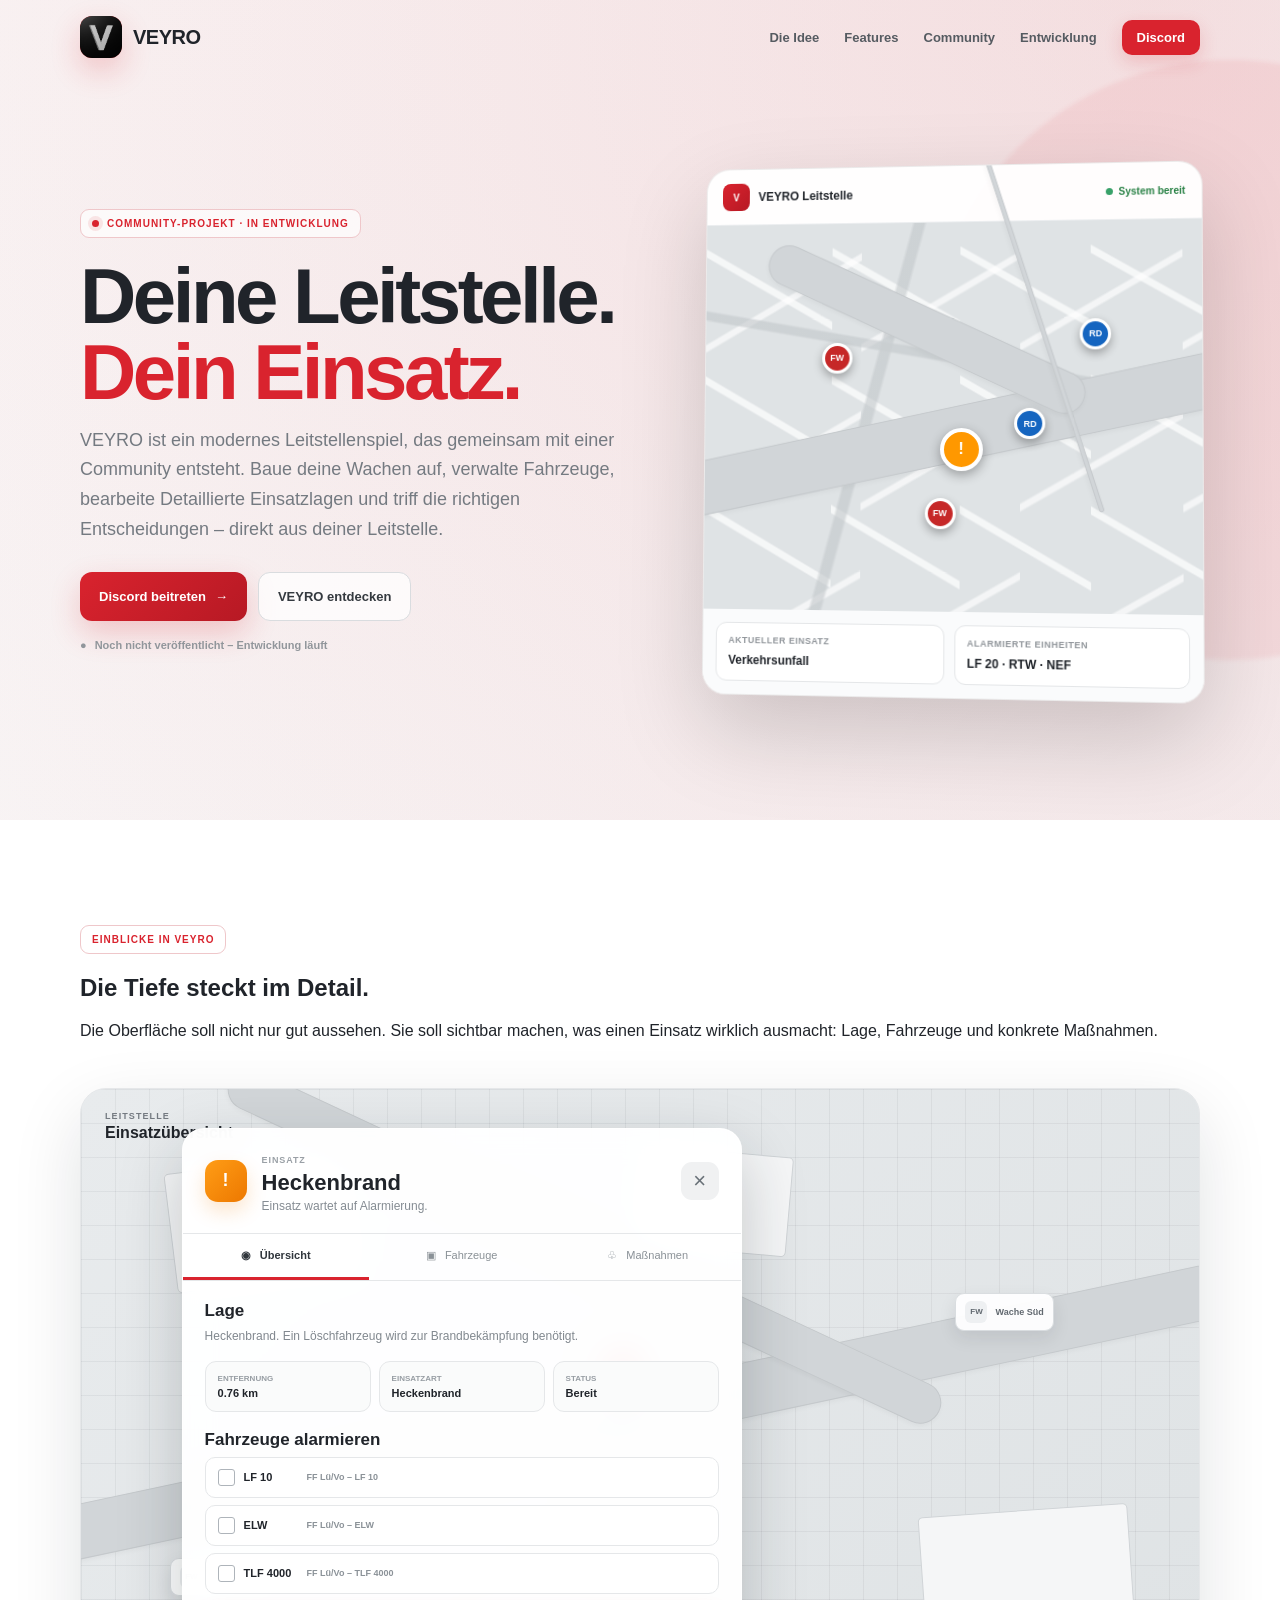
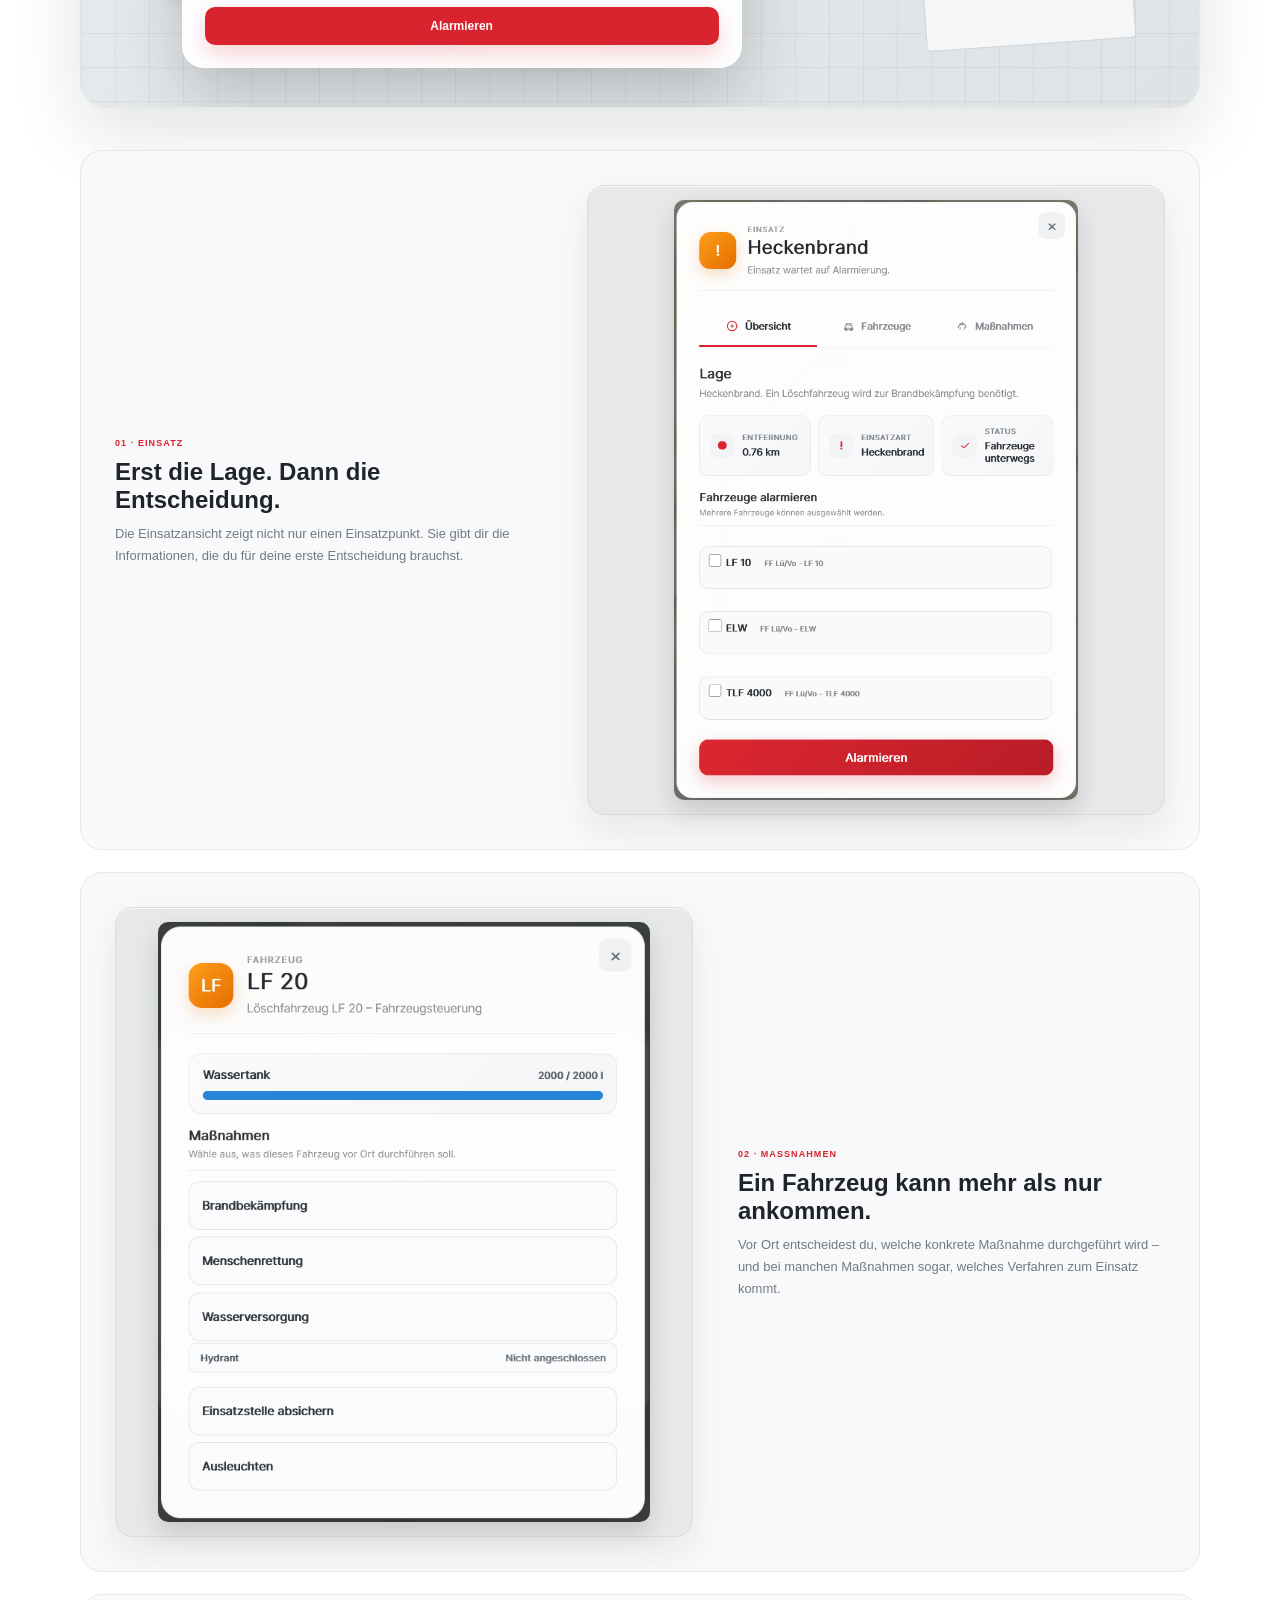
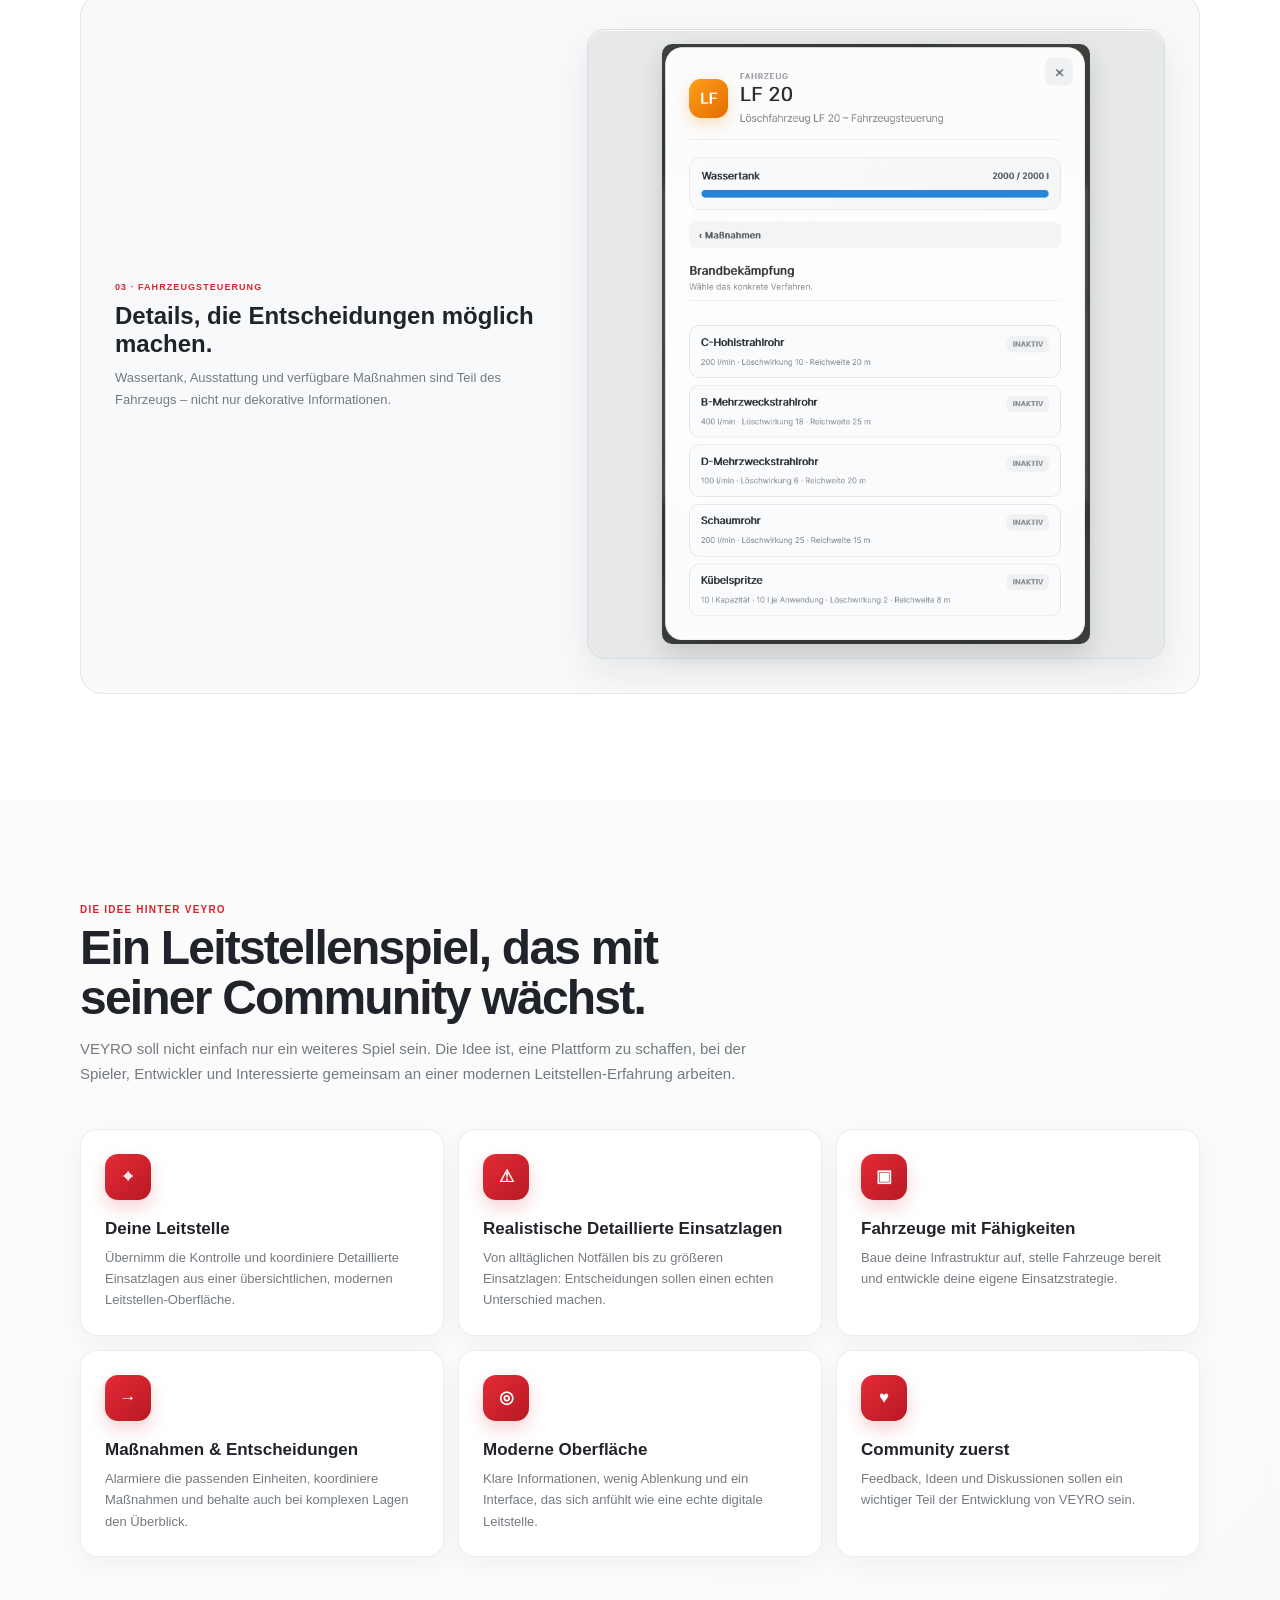
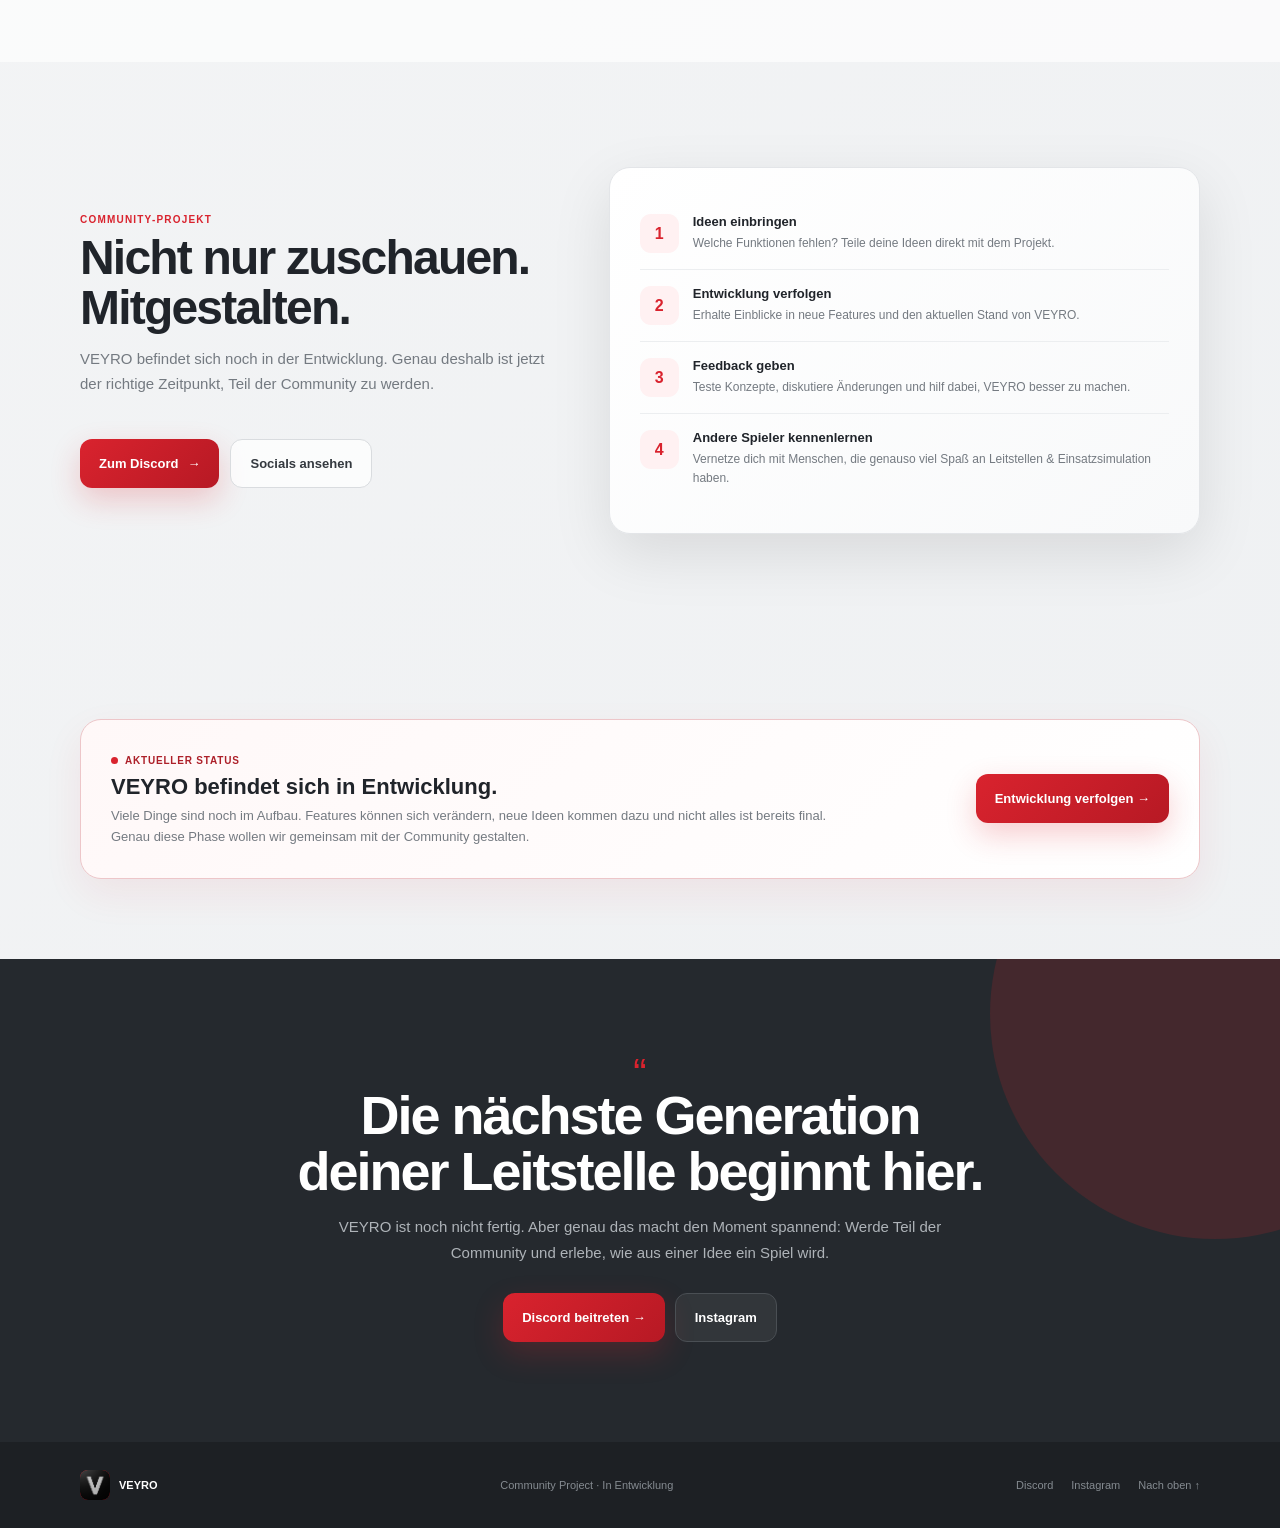
==== veyro_webseite.html @ d552e46c "Add files via upload" ====
<!DOCTYPE html>
<html lang="de">
<head>
    <meta charset="UTF-8">
    <meta name="viewport" content="width=device-width, initial-scale=1.0">
    <meta name="description" content="VEYRO – ein Community-Projekt rund um ein modernes Leitstellenspiel. Noch in Entwicklung. Werde Teil der Community.">
    <meta name="theme-color" content="#d9232e">
    <title>VEYRO – Dein Einsatz. Deine Leitstelle.</title>

    <style>
        * { box-sizing: border-box; }

        :root {
            --red: #d9232e;
            --red-dark: #b71924;
            --red-light: #fff1f2;
            --text: #20242a;
            --muted: #747a81;
            --border: #e5e7e9;
            --surface: rgba(255,255,255,.92);
            --surface-solid: #fff;
            --bg: #f3f4f6;
            --shadow: 0 20px 60px rgba(0,0,0,.10);
            --shadow-red: 0 12px 30px rgba(217,35,46,.22);
        }

        html { scroll-behavior: smooth; }

        body {
            margin: 0;
            font-family: Inter, Arial, Helvetica, sans-serif;
            color: var(--text);
            background:
                radial-gradient(circle at 90% 0%, rgba(211,31,43,.12), transparent 28%),
                linear-gradient(135deg, #fafafa, #eef0f2);
            overflow-x: hidden;
        }

        a { color: inherit; text-decoration: none; }
        button { font: inherit; }

        .container {
            width: min(1120px, calc(100% - 40px));
            margin: 0 auto;
        }

        /* NAVIGATION */
        .navbar {
            position: fixed;
            top: 0;
            left: 0;
            right: 0;
            z-index: 1000;
            padding: 16px 0;
            transition: .25s ease;
        }

        .navbar.scrolled {
            padding: 10px 0;
            background: rgba(255,255,255,.84);
            border-bottom: 1px solid rgba(0,0,0,.06);
            backdrop-filter: blur(16px);
            box-shadow: 0 8px 30px rgba(0,0,0,.06);
        }

        .nav-inner {
            display: flex;
            align-items: center;
            justify-content: space-between;
            gap: 20px;
        }

        .brand {
            display: inline-flex;
            align-items: center;
            gap: 11px;
            font-weight: 900;
            letter-spacing: -.5px;
        }

        .brand-logo {
            width: 42px;
            height: 42px;
            border-radius: 12px;
            object-fit: contain;
            background: linear-gradient(135deg, var(--red), var(--red-dark));
            box-shadow: var(--shadow-red);
        }

        .brand-fallback {
            display: grid;
            place-items: center;
            color: white;
            font-size: 15px;
            font-weight: 900;
        }

        .brand-name { font-size: 20px; }

        .nav-links {
            display: flex;
            align-items: center;
            gap: 25px;
            color: #555b61;
            font-size: 13px;
            font-weight: 750;
        }

        .nav-links a { transition: color .15s ease; }
        .nav-links a:hover { color: var(--red); }

        .nav-discord {
            padding: 10px 15px;
            border-radius: 10px;
            background: var(--red);
            color: white !important;
            box-shadow: 0 7px 18px rgba(217,35,46,.18);
        }

        .nav-toggle {
            display: none;
            border: 0;
            background: #fff;
            border-radius: 10px;
            width: 42px;
            height: 42px;
            cursor: pointer;
            box-shadow: 0 5px 18px rgba(0,0,0,.08);
        }

        /* HERO */
        .hero {
            position: relative;
            min-height: 820px;
            display: flex;
            align-items: center;
            padding: 130px 0 90px;
            overflow: hidden;
        }

        .hero::before {
            content: "";
            position: absolute;
            width: 600px;
            height: 600px;
            right: -250px;
            top: 60px;
            border-radius: 50%;
            background: rgba(217,35,46,.07);
            filter: blur(2px);
        }

        .hero-grid {
            position: relative;
            z-index: 2;
            display: grid;
            grid-template-columns: 1.05fr .95fr;
            align-items: center;
            gap: 65px;
        }

        .eyebrow {
            display: inline-flex;
            align-items: center;
            gap: 8px;
            padding: 8px 11px;
            border: 1px solid #efc7ca;
            border-radius: 9px;
            background: rgba(255,255,255,.7);
            color: var(--red);
            font-size: 10px;
            font-weight: 850;
            letter-spacing: 1px;
            text-transform: uppercase;
        }

        .eyebrow-dot {
            width: 7px;
            height: 7px;
            border-radius: 50%;
            background: var(--red);
            box-shadow: 0 0 0 4px rgba(217,35,46,.10);
        }

        .hero h1 {
            margin: 20px 0 15px;
            max-width: 680px;
            font-size: clamp(48px, 7vw, 78px);
            line-height: .98;
            letter-spacing: -3.5px;
            font-weight: 900;
        }

        .hero h1 span { color: var(--red); }

        .hero-text {
            max-width: 610px;
            margin: 0 0 28px;
            color: var(--muted);
            font-size: 18px;
            line-height: 1.65;
        }

        .hero-actions {
            display: flex;
            flex-wrap: wrap;
            gap: 11px;
        }

        .primary-button,
        .secondary-button {
            display: inline-flex;
            align-items: center;
            justify-content: center;
            gap: 9px;
            min-height: 49px;
            padding: 13px 19px;
            border-radius: 12px;
            font-size: 13px;
            font-weight: 850;
            cursor: pointer;
            transition: transform .15s ease, box-shadow .15s ease, background .15s ease;
        }

        .primary-button {
            border: 0;
            background: linear-gradient(135deg, var(--red), var(--red-dark));
            color: white;
            box-shadow: var(--shadow-red);
        }

        .primary-button:hover {
            transform: translateY(-2px);
            box-shadow: 0 16px 32px rgba(217,35,46,.27);
        }

        .secondary-button {
            border: 1px solid #d9dcdf;
            background: rgba(255,255,255,.75);
            color: #34393f;
        }

        .secondary-button:hover {
            transform: translateY(-2px);
            background: white;
        }

        .hero-note {
            display: flex;
            align-items: center;
            gap: 8px;
            margin-top: 18px;
            color: #91969b;
            font-size: 11px;
            font-weight: 650;
        }

        /* HERO MOCKUP */
        .dashboard-wrap {
            position: relative;
            perspective: 1200px;
        }

        .dashboard {
            position: relative;
            overflow: hidden;
            border: 1px solid rgba(0,0,0,.08);
            border-radius: 24px;
            background: rgba(255,255,255,.94);
            box-shadow: 0 35px 90px rgba(0,0,0,.17);
            transform: rotateY(-5deg) rotateX(2deg);
            transition: transform .5s ease;
        }

        .dashboard:hover { transform: rotateY(0) rotateX(0); }

        .dashboard-top {
            display: flex;
            align-items: center;
            justify-content: space-between;
            padding: 14px 16px;
            border-bottom: 1px solid #eceef0;
        }

        .dashboard-title {
            display: flex;
            align-items: center;
            gap: 9px;
            font-size: 12px;
            font-weight: 850;
        }

        .mini-icon {
            display: grid;
            place-items: center;
            width: 28px;
            height: 28px;
            border-radius: 8px;
            background: linear-gradient(135deg, var(--red), var(--red-dark));
            color: white;
            font-size: 10px;
            font-weight: 900;
        }

        .online {
            display: inline-flex;
            align-items: center;
            gap: 6px;
            color: #288044;
            font-size: 10px;
            font-weight: 800;
        }

        .online i {
            width: 7px;
            height: 7px;
            border-radius: 50%;
            background: #38a169;
        }

        .map {
            position: relative;
            height: 390px;
            background:
                linear-gradient(30deg, transparent 47%, rgba(255,255,255,.7) 48%, rgba(255,255,255,.7) 51%, transparent 52%),
                linear-gradient(150deg, transparent 48%, rgba(255,255,255,.65) 49%, rgba(255,255,255,.65) 51%, transparent 52%),
                #dfe3e5;
            background-size: 130px 130px, 160px 160px, auto;
        }

        .map::after {
            content: "";
            position: absolute;
            inset: 0;
            background:
                linear-gradient(105deg, transparent 35%, rgba(194,199,202,.8) 35.5%, rgba(194,199,202,.8) 37%, transparent 37.5%),
                linear-gradient(10deg, transparent 61%, rgba(194,199,202,.8) 61.5%, rgba(194,199,202,.8) 63%, transparent 63.5%);
            opacity: .75;
        }

        .map-road {
            position: absolute;
            z-index: 2;
            height: 5px;
            border-radius: 99px;
            background: rgba(255,255,255,.85);
            box-shadow: 0 1px 2px rgba(0,0,0,.08);
            transform: rotate(-24deg);
        }

        .road-1 { width: 125%; left: -15%; top: 45%; }
        .road-2 { width: 100%; left: 10%; top: 63%; transform: rotate(18deg); }
        .road-3 { width: 80%; left: 28%; top: 25%; transform: rotate(72deg); }

        .map-marker {
            position: absolute;
            z-index: 5;
            display: grid;
            place-items: center;
            width: 31px;
            height: 31px;
            border: 3px solid white;
            border-radius: 50%;
            color: white;
            font-size: 9px;
            font-weight: 900;
            box-shadow: 0 4px 10px rgba(0,0,0,.3);
        }

        .fire { background: #c62828; }
        .rescue { background: #1565c0; }

        .m1 { left: 24%; top: 31%; }
        .m2 { left: 63%; top: 48%; }
        .m3 { left: 45%; top: 71%; }
        .m4 { left: 76%; top: 25%; }

        .incident {
            position: absolute;
            z-index: 6;
            left: 48%;
            top: 53%;
            display: grid;
            place-items: center;
            width: 43px;
            height: 43px;
            border: 4px solid white;
            border-radius: 50%;
            background: #ff9800;
            color: white;
            font-weight: 900;
            box-shadow: 0 4px 12px rgba(0,0,0,.32);
            animation: pulse 1.8s infinite;
        }

        @keyframes pulse {
            0%,100% { box-shadow: 0 4px 12px rgba(0,0,0,.32), 0 0 0 0 rgba(255,152,0,.28); }
            50% { box-shadow: 0 4px 12px rgba(0,0,0,.32), 0 0 0 11px rgba(255,152,0,0); }
        }

        .dashboard-bottom {
            display: grid;
            grid-template-columns: 1fr 1fr;
            gap: 10px;
            padding: 13px;
            background: #fafbfc;
        }

        .dash-card {
            padding: 12px;
            border: 1px solid #e4e6e8;
            border-radius: 11px;
            background: white;
        }

        .dash-card small {
            display: block;
            margin-bottom: 5px;
            color: #91969b;
            font-size: 9px;
            font-weight: 800;
            text-transform: uppercase;
            letter-spacing: .5px;
        }

        .dash-card strong { font-size: 12px; }

        /* SECTIONS */
        section { padding: 105px 0; }

        .section-header {
            max-width: 680px;
            margin-bottom: 42px;
        }

        .section-kicker {
            display: block;
            margin-bottom: 8px;
            color: var(--red);
            font-size: 10px;
            font-weight: 850;
            letter-spacing: 1.2px;
            text-transform: uppercase;
        }

        .section-header h2 {
            margin: 0 0 12px;
            font-size: clamp(32px, 5vw, 48px);
            line-height: 1.05;
            letter-spacing: -1.8px;
        }

        .section-header p {
            margin: 0;
            color: var(--muted);
            font-size: 15px;
            line-height: 1.7;
        }

        .white-section { background: rgba(255,255,255,.66); }

        /* FEATURES */
        .feature-grid {
            display: grid;
            grid-template-columns: repeat(3, 1fr);
            gap: 14px;
        }

        .feature-card {
            position: relative;
            padding: 24px;
            border: 1px solid rgba(0,0,0,.07);
            border-radius: 17px;
            background: rgba(255,255,255,.88);
            box-shadow: 0 8px 25px rgba(0,0,0,.045);
            transition: transform .2s ease, box-shadow .2s ease;
        }

        .feature-card:hover {
            transform: translateY(-5px);
            box-shadow: 0 18px 38px rgba(0,0,0,.09);
        }

        .feature-icon {
            display: grid;
            place-items: center;
            width: 46px;
            height: 46px;
            margin-bottom: 19px;
            border-radius: 13px;
            background: linear-gradient(135deg, #e52b36, #b71924);
            color: white;
            font-size: 17px;
            font-weight: 900;
            box-shadow: 0 8px 18px rgba(217,35,46,.2);
        }

        .feature-card h3 {
            margin: 0 0 8px;
            font-size: 17px;
        }

        .feature-card p {
            margin: 0;
            color: var(--muted);
            font-size: 13px;
            line-height: 1.65;
        }

        /* COMMUNITY */
        .community-grid {
            display: grid;
            grid-template-columns: .9fr 1.1fr;
            gap: 45px;
            align-items: center;
        }

        .community-panel {
            padding: 30px;
            border: 1px solid #e3e5e8;
            border-radius: 21px;
            background: linear-gradient(135deg, #fff, #f8f9fa);
            box-shadow: var(--shadow);
        }

        .community-row {
            display: flex;
            gap: 14px;
            padding: 16px 0;
            border-bottom: 1px solid #eceef0;
        }

        .community-row:last-child { border-bottom: 0; }

        .community-row-icon {
            display: grid;
            place-items: center;
            flex: 0 0 39px;
            width: 39px;
            height: 39px;
            border-radius: 11px;
            background: var(--red-light);
            color: var(--red);
            font-weight: 900;
        }

        .community-row strong {
            display: block;
            margin-bottom: 4px;
            font-size: 13px;
        }

        .community-row span {
            color: var(--muted);
            font-size: 12px;
            line-height: 1.5;
        }

        .quote {
            position: relative;
            padding: 30px;
            border-radius: 21px;
            background: #25292e;
            color: white;
            overflow: hidden;
        }

        .quote::after {
            content: "VEYRO";
            position: absolute;
            right: -10px;
            bottom: -40px;
            color: rgba(255,255,255,.035);
            font-size: 105px;
            font-weight: 900;
            letter-spacing: -7px;
        }

        .quote-mark {
            color: var(--red);
            font-size: 40px;
            line-height: .7;
        }

        .quote p {
            position: relative;
            z-index: 2;
            margin: 15px 0 22px;
            max-width: 520px;
            font-size: 21px;
            line-height: 1.45;
            font-weight: 750;
            letter-spacing: -.4px;
        }

        .quote small {
            position: relative;
            z-index: 2;
            color: #aeb3b8;
            font-size: 11px;
        }

        /* STATUS */
        .status-section {
            padding-top: 80px;
            padding-bottom: 80px;
        }

        .status-card {
            display: grid;
            grid-template-columns: 1fr auto;
            align-items: center;
            gap: 30px;
            padding: 30px;
            border: 1px solid #edc6c9;
            border-radius: 21px;
            background: linear-gradient(135deg, #fff8f8, #fff);
            box-shadow: 0 15px 40px rgba(217,35,46,.07);
        }

        .status-label {
            display: inline-flex;
            align-items: center;
            gap: 7px;
            margin-bottom: 8px;
            color: #ad2029;
            font-size: 10px;
            font-weight: 850;
            text-transform: uppercase;
            letter-spacing: .8px;
        }

        .status-label::before {
            content: "";
            width: 7px;
            height: 7px;
            border-radius: 50%;
            background: var(--red);
        }

        .status-card h3 {
            margin: 0 0 6px;
            font-size: 22px;
        }

        .status-card p {
            margin: 0;
            max-width: 720px;
            color: var(--muted);
            font-size: 13px;
            line-height: 1.6;
        }

        /* CTA */
        .cta {
            position: relative;
            padding: 100px 0;
            background: #25292e;
            color: white;
            overflow: hidden;
        }

        .cta::before {
            content: "";
            position: absolute;
            width: 450px;
            height: 450px;
            right: -160px;
            top: -170px;
            border-radius: 50%;
            background: rgba(217,35,46,.17);
        }

        .cta-inner {
            position: relative;
            z-index: 2;
            text-align: center;
        }

        .cta h2 {
            margin: 0 auto 14px;
            max-width: 720px;
            font-size: clamp(34px, 5vw, 54px);
            letter-spacing: -2px;
            line-height: 1.05;
        }

        .cta p {
            max-width: 620px;
            margin: 0 auto 28px;
            color: #aeb3b8;
            font-size: 15px;
            line-height: 1.7;
        }

        .cta-actions {
            display: flex;
            justify-content: center;
            flex-wrap: wrap;
            gap: 10px;
        }

        .cta .secondary-button {
            border-color: #4a4f54;
            background: rgba(255,255,255,.06);
            color: white;
        }

        /* FOOTER */
        footer {
            padding: 28px 0;
            background: #1d2024;
            color: #858b91;
            font-size: 11px;
        }

        .footer-inner {
            display: flex;
            justify-content: space-between;
            align-items: center;
            gap: 20px;
        }

        .footer-brand {
            display: flex;
            align-items: center;
            gap: 9px;
            color: white;
            font-weight: 850;
        }

        .footer-brand .brand-logo {
            width: 30px;
            height: 30px;
            border-radius: 8px;
            box-shadow: none;
        }

        .footer-links {
            display: flex;
            gap: 18px;
        }

        .footer-links a:hover { color: white; }

        /* SCROLL REVEAL */
        .reveal {
            opacity: 0;
            transform: translateY(25px);
            transition: opacity .65s ease, transform .65s ease;
        }

        .reveal.visible {
            opacity: 1;
            transform: translateY(0);
        }

        /* RESPONSIVE */
        @media (max-width: 900px) {
            .hero-grid,
            .community-grid {
                grid-template-columns: 1fr;
            }

            .hero {
                min-height: auto;
                padding-top: 130px;
            }

            .dashboard-wrap {
                max-width: 650px;
                width: 100%;
                margin: 10px auto 0;
            }

            .feature-grid {
                grid-template-columns: repeat(2, 1fr);
            }
        }

        @media (max-width: 680px) {
            .container { width: min(100% - 30px, 1120px); }

            .nav-links {
                position: absolute;
                top: 62px;
                left: 15px;
                right: 15px;
                display: none;
                flex-direction: column;
                align-items: stretch;
                gap: 4px;
                padding: 10px;
                border: 1px solid #e5e7e9;
                border-radius: 14px;
                background: rgba(255,255,255,.96);
                box-shadow: 0 15px 35px rgba(0,0,0,.12);
                backdrop-filter: blur(15px);
            }

            .nav-links.open { display: flex; }
            .nav-links a { padding: 12px; border-radius: 9px; }
            .nav-links a:hover { background: #f6f7f8; }
            .nav-discord { text-align: center; }

            .nav-toggle {
                display: grid;
                place-items: center;
                font-size: 19px;
            }

            .hero {
                padding: 110px 0 65px;
            }

            .hero h1 {
                font-size: clamp(43px, 14vw, 64px);
                letter-spacing: -2.7px;
            }

            .hero-text { font-size: 15px; }

            .hero-actions > * {
                width: 100%;
            }

            .dashboard {
                transform: none;
                border-radius: 18px;
            }

            .map { height: 300px; }

            section { padding: 75px 0; }

            .feature-grid {
                grid-template-columns: 1fr;
            }

            .community-grid { gap: 20px; }

            .status-card {
                grid-template-columns: 1fr;
                padding: 23px;
            }

            .status-card .primary-button { width: 100%; }

            .footer-inner {
                flex-direction: column;
                align-items: flex-start;
            }

            .footer-links { flex-wrap: wrap; }
        }

        @media (prefers-reduced-motion: reduce) {
            html { scroll-behavior: auto; }
            *, *::before, *::after {
                animation-duration: .01ms !important;
                transition-duration: .01ms !important;
            }
        }
    
/* --- VEYRO depth-focused incident preview --- */
.hero h1 span { color: var(--red); }
.incident-preview {
  background: rgba(255,255,255,.94);
  border: 1px solid var(--border);
  border-radius: 24px;
  box-shadow: 0 24px 70px rgba(24,30,38,.12);
  overflow: hidden;
}
.incident-top {
  padding: 22px 24px;
  display:flex;
  align-items:flex-start;
  justify-content:space-between;
  gap:20px;
  border-bottom:1px solid var(--border);
}
.incident-top h3 { margin:6px 0 5px; font-size:18px; }
.incident-top p { margin:0; color:var(--muted); font-size:13px; }
.incident-status {
  padding:7px 10px;
  border-radius:999px;
  background:#fff0f1;
  color:var(--red);
  font-size:10px;
  font-weight:800;
  letter-spacing:.08em;
  white-space:nowrap;
}
.incident-layout { display:grid; grid-template-columns:1.05fr .95fr; min-height:370px; }
.incident-scene {
  position:relative;
  overflow:hidden;
  background:#e9ecef;
  min-height:370px;
}
.scene-grid {
  position:absolute; inset:0;
  background-image:linear-gradient(rgba(32,36,42,.045) 1px,transparent 1px),
                    linear-gradient(90deg,rgba(32,36,42,.045) 1px,transparent 1px);
  background-size:30px 30px;
}
.street-line {
  position:absolute; left:-8%; right:-8%; top:52%;
  height:42px; transform:rotate(-12deg);
  background:#d5d8db;
  border-top:1px solid #c8ccd0; border-bottom:1px solid #c8ccd0;
}
.building {
  position:absolute; background:#f8f9fa; border:1px solid #c7cbd0;
  box-shadow:0 12px 24px rgba(20,25,30,.08);
  border-radius:6px; width:125px; height:92px;
  display:flex; align-items:flex-end; justify-content:space-between;
  padding:10px; color:#7a8087; font-size:9px; font-weight:800;
}
.building-a { left:28%; top:24%; transform:rotate(-5deg); }
.building-b { left:56%; top:53%; width:100px; height:70px; transform:rotate(8deg); }
.building-a b {
  width:20px; height:20px; border-radius:50%; background:var(--red); color:white;
  display:grid; place-items:center; font-size:12px;
  box-shadow:0 0 0 8px rgba(217,35,46,.12);
}
.scene-point { position:absolute; width:12px; height:12px; border-radius:50%; box-shadow:0 0 0 6px rgba(255,255,255,.7); }
.point-red { left:42%; top:39%; background:var(--red); }
.point-blue { left:67%; top:64%; background:#3b82f6; }
.scene-label {
  position:absolute; font-size:9px; font-weight:800; letter-spacing:.08em;
  background:rgba(255,255,255,.9); border:1px solid var(--border);
  padding:6px 8px; border-radius:6px; box-shadow:0 5px 15px rgba(0,0,0,.07);
}
.label-fire { left:47%; top:30%; color:var(--red); }
.label-access { left:70%; top:69%; color:#4b5563; }
.incident-actions { padding:20px; background:#fbfbfc; }
.action-head { display:flex; justify-content:space-between; margin-bottom:10px; font-weight:800; }
.action-head small { color:var(--muted); font-weight:700; }
.action {
  display:grid; grid-template-columns:32px 1fr auto; gap:10px; align-items:center;
  padding:11px 10px; border:1px solid var(--border); border-radius:12px;
  background:#fff; margin-top:8px; transition:.2s ease;
}
.action:hover { transform:translateY(-1px); box-shadow:0 8px 18px rgba(20,25,30,.06); }
.action-icon { width:30px; height:30px; display:grid; place-items:center; border-radius:8px; background:#f0f1f3; font-size:9px; font-weight:900; color:#697078; }
.action strong { display:block; font-size:12px; }
.action small { display:block; margin-top:3px; color:var(--muted); font-size:10px; }
.action i { font-style:normal; font-size:9px; font-weight:800; color:#7b8289; }
.action.active .action-icon { background:#fff0f1; color:var(--red); }
.action.active i { color:var(--red); }
.detail-note {
  display:flex; gap:9px; margin-top:12px; padding:11px; border-radius:10px;
  background:#f4f5f6; border:1px solid var(--border);
}
.detail-note span { width:20px; height:20px; border-radius:50%; background:var(--red); color:#fff; display:grid; place-items:center; font-weight:900; font-size:11px; flex:none; }
.detail-note p { margin:0; font-size:10px; line-height:1.5; color:var(--muted); }
.detail-note strong { color:var(--text); }

.depth-section { background:#f7f8f9; }
.depth-grid { display:grid; grid-template-columns:repeat(2,1fr); gap:16px; margin-top:42px; }
.depth-card {
  position:relative; padding:28px; background:#fff; border:1px solid var(--border);
  border-radius:18px; box-shadow:0 10px 30px rgba(20,25,30,.05);
}
.depth-main { grid-column:span 2; display:grid; grid-template-columns:70px 1fr; gap:10px 20px; }
.depth-number { color:var(--red); font-size:11px; font-weight:900; letter-spacing:.1em; }
.depth-card h3 { margin:0 0 10px; font-size:20px; }
.depth-card p { color:var(--muted); line-height:1.7; margin:0; }
.capability-list { grid-column:2; display:flex; flex-wrap:wrap; gap:7px; margin-top:6px; }
.capability-list span { background:#f1f2f4; border:1px solid #e1e3e6; border-radius:999px; padding:7px 10px; font-size:10px; font-weight:800; color:#555c63; }

@media (max-width: 760px) {
  .incident-layout { grid-template-columns:1fr; }
  .incident-scene { min-height:270px; }
  .depth-grid { grid-template-columns:1fr; }
  .depth-main { grid-column:auto; display:block; }
  .depth-main .depth-number { display:block; margin-bottom:12px; }
  .capability-list { margin-top:20px; }
}


/* --- Product / UI showcase --- */
.product-showcase { background:#fff; }
.control-preview {
  position:relative;
  min-height:620px;
  margin-top:48px;
  border:1px solid var(--border);
  border-radius:26px;
  overflow:hidden;
  background:#e9ecef;
  box-shadow:0 25px 70px rgba(20,25,30,.12);
}
.control-map {
  position:absolute; inset:0;
  overflow:hidden;
  background:linear-gradient(135deg,#e8ebed,#dfe3e5);
}
.map-grid {
  position:absolute; inset:0;
  background-image:linear-gradient(rgba(32,36,42,.055) 1px,transparent 1px),
                    linear-gradient(90deg,rgba(32,36,42,.055) 1px,transparent 1px);
  background-size:34px 34px;
}
.map-road {
  position:absolute; background:#d1d5d8; border:1px solid #c5c9cc;
  box-shadow:0 2px 5px rgba(0,0,0,.04);
}
.road-1 { width:120%; height:55px; left:-10%; top:48%; transform:rotate(-12deg); }
.road-2 { width:70%; height:42px; right:-5%; top:22%; transform:rotate(25deg); }
.map-block { position:absolute; background:#f5f6f7; border:1px solid #d0d4d7; border-radius:5px; }
.block-1 { width:180px;height:120px;left:8%;top:12%;transform:rotate(-7deg); }
.block-2 { width:150px;height:100px;left:50%;top:10%;transform:rotate(5deg); }
.block-3 { width:210px;height:135px;right:6%;bottom:10%;transform:rotate(-4deg); }
.station {
  position:absolute; z-index:2; display:flex; align-items:center; gap:8px;
  padding:7px 9px; background:rgba(255,255,255,.94); border:1px solid #d9dde0;
  border-radius:9px; box-shadow:0 7px 18px rgba(20,25,30,.09); font-size:9px; font-weight:800;
}
.station b { display:grid;place-items:center;width:22px;height:22px;border-radius:6px;background:#eef0f2;color:#626970;font-size:8px; }
.station span { color:#626970; }
.station-a { left:8%; bottom:18%; }
.station-b { right:13%; top:33%; }
.station-c { left:36%; bottom:8%; }
.map-incident {
  position:absolute; z-index:3; left:45%; top:42%; display:flex; flex-direction:column;
  align-items:center; gap:4px;
}
.map-incident span {
  display:grid; place-items:center; width:42px;height:42px;border-radius:50%;
  background:var(--red); color:#fff; font-size:18px; font-weight:900;
  box-shadow:0 0 0 10px rgba(217,35,46,.12),0 10px 25px rgba(217,35,46,.25);
}
.map-incident strong { background:#fff;padding:5px 7px;border-radius:6px;font-size:10px;box-shadow:0 5px 15px rgba(0,0,0,.08); }
.map-incident small { color:#70777d;font-size:9px;font-weight:800; }
.map-caption { position:absolute; top:22px; left:24px; z-index:2; display:flex;flex-direction:column; }
.map-caption span { font-size:9px;font-weight:900;letter-spacing:.12em;color:#747a81; }
.map-caption strong { margin-top:3px;font-size:16px; }

.control-window {
  position:absolute; z-index:5; width:min(560px,52%); left:9%; top:50%; transform:translateY(-50%);
  background:rgba(255,255,255,.96); border:1px solid rgba(255,255,255,.8); border-radius:22px;
  box-shadow:0 25px 65px rgba(25,30,35,.22); backdrop-filter:blur(15px);
}
.window-head { display:flex;align-items:center;gap:15px;padding:20px 22px;border-bottom:1px solid var(--border); }
.window-icon { flex:none;width:42px;height:42px;border-radius:13px;background:linear-gradient(135deg,#ff9d16,#ed7800);display:grid;place-items:center;color:#fff;font-weight:900;font-size:18px;box-shadow:0 9px 20px rgba(240,125,0,.2); }
.window-head span { color:#9aa0a6;font-size:9px;font-weight:900;letter-spacing:.1em; }
.window-head h3 { margin:3px 0 3px;font-size:22px; }
.window-head p { margin:0;color:#858c93;font-size:12px; }
.window-head button { margin-left:auto;border:0;background:#f0f1f2;color:#697178;width:38px;height:38px;border-radius:11px;font-size:22px; }
.window-tabs { display:grid;grid-template-columns:repeat(3,1fr);border-bottom:1px solid var(--border); }
.window-tabs > * { padding:15px 8px;text-align:center;font-size:11px;color:#8a9197; }
.window-tabs b { color:#30363c;border-bottom:3px solid var(--red); }
.window-body { padding:20px 22px 22px; }
.window-section-title { font-size:17px;font-weight:850; }
.window-section-title.compact { margin-top:18px; }
.window-body > p { margin:6px 0 16px;color:#81888f;font-size:12px;line-height:1.5; }
.mini-stats { display:grid;grid-template-columns:repeat(3,1fr);gap:8px; }
.mini-stats div { padding:12px;border:1px solid var(--border);border-radius:11px;background:#fafbfb; }
.mini-stats small { display:block;color:#979da3;font-size:8px;font-weight:900; }
.mini-stats strong { display:block;margin-top:4px;font-size:11px; }
.vehicle-row { display:grid;grid-template-columns:18px 55px 1fr;align-items:center;gap:8px;padding:11px 12px;border:1px solid var(--border);border-radius:10px;margin-top:7px;background:#fff; }
.vehicle-row i { width:17px;height:17px;border:1px solid #aeb4ba;border-radius:3px; }
.vehicle-row strong { font-size:11px; }
.vehicle-row small { color:#8b9298;font-size:9px;font-weight:700; }
.alarm-button { margin-top:13px;padding:12px;text-align:center;background:var(--red);color:#fff;border-radius:10px;font-size:12px;font-weight:850;box-shadow:0 9px 22px rgba(217,35,46,.2); }

.screenshot-grid { display:grid;gap:22px;margin-top:42px; }
.screen-card {
  display:grid;grid-template-columns:.85fr 1.15fr;align-items:center;gap:45px;
  padding:34px;border:1px solid var(--border);border-radius:22px;background:#f8f9fa;
  overflow:hidden;
}
.screen-card.reverse { grid-template-columns:1.15fr .85fr; }
.screen-card.reverse .screen-copy { order:2; }
.screen-copy span { color:var(--red);font-size:9px;font-weight:900;letter-spacing:.12em; }
.screen-copy h3 { margin:8px 0 10px;font-size:24px;line-height:1.15; }
.screen-copy p { margin:0;color:var(--muted);font-size:13px;line-height:1.7;max-width:430px; }
.screen-frame {
  min-height:410px;display:flex;align-items:center;justify-content:center;padding:14px;
  background:#e6e8ea;border:1px solid #d8dcdf;border-radius:18px;
  box-shadow:inset 0 1px rgba(255,255,255,.8),0 15px 35px rgba(20,25,30,.08);
}
.screen-frame img { display:block;max-width:100%;max-height:600px;width:auto;height:auto;border-radius:10px;box-shadow:0 10px 25px rgba(0,0,0,.14); }

@media (max-width: 900px) {
  .control-preview { min-height:760px; }
  .control-map { height:100%; }
  .control-window { width:min(600px,82%); left:9%; }
  .screen-card,.screen-card.reverse { grid-template-columns:1fr;gap:25px; }
  .screen-card.reverse .screen-copy { order:0; }
}
@media (max-width: 600px) {
  .control-preview { min-height:720px; }
  .control-window { width:92%;left:4%;top:53%; }
  .map-block { opacity:.55; }
  .station { transform:scale(.85); transform-origin:center; }
  .station-b { right:3%; }
  .station-c { left:12%; }
  .window-head { padding:16px; }
  .window-body { padding:16px; }
  .mini-stats { grid-template-columns:1fr; }
  .vehicle-row { grid-template-columns:18px 50px 1fr; }
  .screen-card { padding:20px; }
  .screen-frame { min-height:280px; }
}

</style>
</head>

<body>

    <!-- NAVIGATION -->
    <header class="navbar" id="navbar">
        <div class="container nav-inner">
            <a class="brand" href="#start" aria-label="VEYRO Startseite">
                <!-- Lege dein Logo als assets/veyro-logo.png ab -->
                <img class="brand-logo" src="assets/veyro-logo.png" alt="VEYRO Logo"
                     onerror="this.style.display='none';this.nextElementSibling.style.display='grid';">
                <span class="brand-logo brand-fallback" style="display:none;">V</span>
                <span class="brand-name">VEYRO</span>
            </a>

            <button class="nav-toggle" id="navToggle" aria-label="Menü öffnen" aria-expanded="false">☰</button>

            <nav class="nav-links" id="navLinks">
                <a href="#idee">Die Idee</a>
                <a href="#features">Features</a>
                <a href="#community">Community</a>
                <a href="#status">Entwicklung</a>
                <a class="nav-discord" href="https://discord.gg/DEIN-SERVER" target="_blank" rel="noopener">Discord</a>
            </nav>
        </div>
    </header>

    <main id="start">

        <!-- HERO -->
        <section class="hero">
            <div class="container hero-grid">
                <div class="reveal">
                    <div class="eyebrow">
                        <span class="eyebrow-dot"></span>
                        Community-Projekt · In Entwicklung
                    </div>

                    <h1>Deine Leitstelle.<br><span>Dein Einsatz.</span></h1>

                    <p class="hero-text">
                        VEYRO ist ein modernes Leitstellenspiel, das gemeinsam mit einer
                        Community entsteht. Baue deine Wachen auf, verwalte Fahrzeuge,
                        bearbeite Detaillierte Einsatzlagen und triff die richtigen Entscheidungen – direkt
                        aus deiner Leitstelle.
                    </p>

                    <div class="hero-actions">
                        <a class="primary-button" href="https://discord.gg/DEIN-SERVER" target="_blank" rel="noopener">
                            Discord beitreten <span>→</span>
                        </a>
                        <a class="secondary-button" href="#idee">
                            VEYRO entdecken
                        </a>
                    </div>

                    <div class="hero-note">
                        <span>●</span>
                        Noch nicht veröffentlicht – Entwicklung läuft
                    </div>
                </div>

                <!-- Visuelle Spielvorschau -->
                <div class="dashboard-wrap reveal">
                    <div class="dashboard">
                        <div class="dashboard-top">
                            <div class="dashboard-title">
                                <div class="mini-icon">V</div>
                                VEYRO Leitstelle
                            </div>
                            <div class="online"><i></i> System bereit</div>
                        </div>

                        <div class="map">
                            <div class="map-road road-1"></div>
                            <div class="map-road road-2"></div>
                            <div class="map-road road-3"></div>

                            <div class="map-marker fire m1">FW</div>
                            <div class="map-marker rescue m2">RD</div>
                            <div class="map-marker fire m3">FW</div>
                            <div class="map-marker rescue m4">RD</div>
                            <div class="incident">!</div>
                        </div>

                        <div class="dashboard-bottom">
                            <div class="dash-card">
                                <small>Aktueller Einsatz</small>
                                <strong>Verkehrsunfall</strong>
                            </div>
                            <div class="dash-card">
                                <small>Alarmierte Einheiten</small>
                                <strong>LF 20 · RTW · NEF</strong>
                            </div>
                        </div>
                    </div>
                </div>
            </div>
        </section>

<section class="product-showcase section" id="einblicke">
  <div class="container">
    <div class="section-heading reveal">
      <span class="eyebrow">EINBLICKE IN VEYRO</span>
      <h2>Die Tiefe steckt im Detail.</h2>
      <p>Die Oberfläche soll nicht nur gut aussehen. Sie soll sichtbar machen, was einen Einsatz wirklich ausmacht: Lage, Fahrzeuge und konkrete Maßnahmen.</p>
    </div>

    <div class="control-preview reveal">
      <div class="control-map">
        <div class="map-grid"></div>
        <div class="map-road road-1"></div>
        <div class="map-road road-2"></div>
        <div class="map-block block-1"></div>
        <div class="map-block block-2"></div>
        <div class="map-block block-3"></div>

        <div class="station station-a"><b>FW</b><span>Wache Nord</span></div>
        <div class="station station-b"><b>FW</b><span>Wache Süd</span></div>
        <div class="station station-c"><b>RW</b><span>Rettungswache</span></div>

        <div class="map-incident">
          <span>!</span>
          <strong>Heckenbrand</strong>
          <small>0.76 km</small>
        </div>

        <div class="map-caption">
          <span>LEITSTELLE</span>
          <strong>Einsatzübersicht</strong>
        </div>
      </div>

      <div class="control-window">
        <div class="window-head">
          <div class="window-icon">!</div>
          <div>
            <span>EINSATZ</span>
            <h3>Heckenbrand</h3>
            <p>Einsatz wartet auf Alarmierung.</p>
          </div>
          <button aria-label="Fenster schließen">×</button>
        </div>

        <div class="window-tabs">
          <b>◉ &nbsp; Übersicht</b>
          <span>▣ &nbsp; Fahrzeuge</span>
          <span>♧ &nbsp; Maßnahmen</span>
        </div>

        <div class="window-body">
          <div class="window-section-title">Lage</div>
          <p>Heckenbrand. Ein Löschfahrzeug wird zur Brandbekämpfung benötigt.</p>

          <div class="mini-stats">
            <div><small>ENTFERNUNG</small><strong>0.76 km</strong></div>
            <div><small>EINSATZART</small><strong>Heckenbrand</strong></div>
            <div><small>STATUS</small><strong>Bereit</strong></div>
          </div>

          <div class="window-section-title compact">Fahrzeuge alarmieren</div>
          <div class="vehicle-row"><i></i><strong>LF 10</strong><small>FF Lü/Vo – LF 10</small></div>
          <div class="vehicle-row"><i></i><strong>ELW</strong><small>FF Lü/Vo – ELW</small></div>
          <div class="vehicle-row"><i></i><strong>TLF 4000</strong><small>FF Lü/Vo – TLF 4000</small></div>
          <div class="alarm-button">Alarmieren</div>
        </div>
      </div>
    </div>

    <div class="screenshot-grid">
      <article class="screen-card reveal">
        <div class="screen-copy">
          <span>01 · EINSATZ</span>
          <h3>Erst die Lage. Dann die Entscheidung.</h3>
          <p>Die Einsatzansicht zeigt nicht nur einen Einsatzpunkt. Sie gibt dir die Informationen, die du für deine erste Entscheidung brauchst.</p>
        </div>
        <div class="screen-frame">
          <img src="assets/veyro-einsatz.png" alt="VEYRO Einsatzansicht mit Heckenbrand und Fahrzeugauswahl" loading="lazy">
        </div>
      </article>

      <article class="screen-card reverse reveal">
        <div class="screen-copy">
          <span>02 · MASSNAHMEN</span>
          <h3>Ein Fahrzeug kann mehr als nur ankommen.</h3>
          <p>Vor Ort entscheidest du, welche konkrete Maßnahme durchgeführt wird – und bei manchen Maßnahmen sogar, welches Verfahren zum Einsatz kommt.</p>
        </div>
        <div class="screen-frame">
          <img src="assets/veyro-massnahmen.png" alt="VEYRO Maßnahmenansicht des LF 20 mit verschiedenen Löschverfahren" loading="lazy">
        </div>
      </article>

      <article class="screen-card reveal">
        <div class="screen-copy">
          <span>03 · FAHRZEUGSTEUERUNG</span>
          <h3>Details, die Entscheidungen möglich machen.</h3>
          <p>Wassertank, Ausstattung und verfügbare Maßnahmen sind Teil des Fahrzeugs – nicht nur dekorative Informationen.</p>
        </div>
        <div class="screen-frame">
          <img src="assets/veyro-fahrzeug.png" alt="VEYRO Fahrzeugsteuerung des LF 20" loading="lazy">
        </div>
      </article>
    </div>
  </div>
</section>


        <!-- IDEE -->
        <section class="white-section" id="idee">
            <div class="container">
                <div class="section-header reveal">
                    <span class="section-kicker">Die Idee hinter VEYRO</span>
                    <h2>Ein Leitstellenspiel, das mit seiner Community wächst.</h2>
                    <p>
                        VEYRO soll nicht einfach nur ein weiteres Spiel sein. Die Idee ist,
                        eine Plattform zu schaffen, bei der Spieler, Entwickler und
                        Interessierte gemeinsam an einer modernen Leitstellen-Erfahrung
                        arbeiten.
                    </p>
                </div>

                <div class="feature-grid" id="features">
                    <article class="feature-card reveal">
                        <div class="feature-icon">⌖</div>
                        <h3>Deine Leitstelle</h3>
                        <p>
                            Übernimm die Kontrolle und koordiniere Detaillierte Einsatzlagen aus einer
                            übersichtlichen, modernen Leitstellen-Oberfläche.
                        </p>
                    </article>

                    <article class="feature-card reveal">
                        <div class="feature-icon">⚠</div>
                        <h3>Realistische Detaillierte Einsatzlagen</h3>
                        <p>
                            Von alltäglichen Notfällen bis zu größeren Einsatzlagen:
                            Entscheidungen sollen einen echten Unterschied machen.
                        </p>
                    </article>

                    <article class="feature-card reveal">
                        <div class="feature-icon">▣</div>
                        <h3>Fahrzeuge mit Fähigkeiten</h3>
                        <p>
                            Baue deine Infrastruktur auf, stelle Fahrzeuge bereit und
                            entwickle deine eigene Einsatzstrategie.
                        </p>
                    </article>

                    <article class="feature-card reveal">
                        <div class="feature-icon">→</div>
                        <h3>Maßnahmen & Entscheidungen</h3>
                        <p>
                            Alarmiere die passenden Einheiten, koordiniere Maßnahmen und
                            behalte auch bei komplexen Lagen den Überblick.
                        </p>
                    </article>

                    <article class="feature-card reveal">
                        <div class="feature-icon">◎</div>
                        <h3>Moderne Oberfläche</h3>
                        <p>
                            Klare Informationen, wenig Ablenkung und ein Interface, das
                            sich anfühlt wie eine echte digitale Leitstelle.
                        </p>
                    </article>

                    <article class="feature-card reveal">
                        <div class="feature-icon">♥</div>
                        <h3>Community zuerst</h3>
                        <p>
                            Feedback, Ideen und Diskussionen sollen ein wichtiger Teil
                            der Entwicklung von VEYRO sein.
                        </p>
                    </article>
                </div>
            </div>
        </section>

        <!-- COMMUNITY -->
        <section id="community">
            <div class="container community-grid">
                <div class="reveal">
                    <div class="section-header">
                        <span class="section-kicker">Community-Projekt</span>
                        <h2>Nicht nur zuschauen. Mitgestalten.</h2>
                        <p>
                            VEYRO befindet sich noch in der Entwicklung. Genau deshalb ist
                            jetzt der richtige Zeitpunkt, Teil der Community zu werden.
                        </p>
                    </div>

                    <div class="hero-actions">
                        <a class="primary-button" href="https://discord.gg/DEIN-SERVER" target="_blank" rel="noopener">
                            Zum Discord <span>→</span>
                        </a>
                        <a class="secondary-button" href="https://instagram.com/DEIN-ACCOUNT" target="_blank" rel="noopener">
                            Socials ansehen
                        </a>
                    </div>
                </div>

                <div class="community-panel reveal">
                    <div class="community-row">
                        <div class="community-row-icon">1</div>
                        <div>
                            <strong>Ideen einbringen</strong>
                            <span>Welche Funktionen fehlen? Teile deine Ideen direkt mit dem Projekt.</span>
                        </div>
                    </div>

                    <div class="community-row">
                        <div class="community-row-icon">2</div>
                        <div>
                            <strong>Entwicklung verfolgen</strong>
                            <span>Erhalte Einblicke in neue Features und den aktuellen Stand von VEYRO.</span>
                        </div>
                    </div>

                    <div class="community-row">
                        <div class="community-row-icon">3</div>
                        <div>
                            <strong>Feedback geben</strong>
                            <span>Teste Konzepte, diskutiere Änderungen und hilf dabei, VEYRO besser zu machen.</span>
                        </div>
                    </div>

                    <div class="community-row">
                        <div class="community-row-icon">4</div>
                        <div>
                            <strong>Andere Spieler kennenlernen</strong>
                            <span>Vernetze dich mit Menschen, die genauso viel Spaß an Leitstellen & Einsatzsimulation haben.</span>
                        </div>
                    </div>
                </div>
            </div>
        </section>

        <!-- ENTWICKLUNGSSTATUS -->
        <section class="status-section" id="status">
            <div class="container">
                <div class="status-card reveal">
                    <div>
                        <div class="status-label">Aktueller Status</div>
                        <h3>VEYRO befindet sich in Entwicklung.</h3>
                        <p>
                            Viele Dinge sind noch im Aufbau. Features können sich verändern,
                            neue Ideen kommen dazu und nicht alles ist bereits final.
                            Genau diese Phase wollen wir gemeinsam mit der Community gestalten.
                        </p>
                    </div>

                    <a class="primary-button" href="https://discord.gg/DEIN-SERVER" target="_blank" rel="noopener">
                        Entwicklung verfolgen →
                    </a>
                </div>
            </div>
        </section>

        <!-- QUOTE / CTA -->
        <section class="cta">
            <div class="container cta-inner reveal">
                <div class="quote-mark">“</div>
                <h2>Die nächste Generation deiner Leitstelle beginnt hier.</h2>
                <p>
                    VEYRO ist noch nicht fertig. Aber genau das macht den Moment spannend:
                    Werde Teil der Community und erlebe, wie aus einer Idee ein Spiel wird.
                </p>

                <div class="cta-actions">
                    <a class="primary-button" href="https://discord.gg/DEIN-SERVER" target="_blank" rel="noopener">
                        Discord beitreten →
                    </a>
                    <a class="secondary-button" href="https://instagram.com/DEIN-ACCOUNT" target="_blank" rel="noopener">
                        Instagram
                    </a>
                </div>
            </div>
        </section>
    </main>

    <!-- FOOTER -->
    <footer>
        <div class="container footer-inner">
            <div class="footer-brand">
                <img class="brand-logo" src="assets/veyro-logo.png" alt="VEYRO Logo"
                     onerror="this.style.display='none';">
                VEYRO
            </div>

            <div>Community Project · In Entwicklung</div>

            <div class="footer-links">
                <a href="https://discord.gg/DEIN-SERVER" target="_blank" rel="noopener">Discord</a>
                <a href="https://instagram.com/DEIN-ACCOUNT" target="_blank" rel="noopener">Instagram</a>
                <a href="#start">Nach oben ↑</a>
            </div>
        </div>
    </footer>

    <script>
        // Navigation beim Scrollen
        const navbar = document.getElementById("navbar");

        function updateNavbar() {
            navbar.classList.toggle("scrolled", window.scrollY > 20);
        }

        window.addEventListener("scroll", updateNavbar, { passive: true });
        updateNavbar();

        // Mobile Navigation
        const navToggle = document.getElementById("navToggle");
        const navLinks = document.getElementById("navLinks");

        navToggle.addEventListener("click", () => {
            const open = navLinks.classList.toggle("open");
            navToggle.setAttribute("aria-expanded", String(open));
            navToggle.textContent = open ? "×" : "☰";
        });

        navLinks.querySelectorAll("a").forEach(link => {
            link.addEventListener("click", () => {
                navLinks.classList.remove("open");
                navToggle.setAttribute("aria-expanded", "false");
                navToggle.textContent = "☰";
            });
        });

        // Scroll-Reveal
        const revealElements = document.querySelectorAll(".reveal");

        const revealObserver = new IntersectionObserver((entries, observer) => {
            entries.forEach(entry => {
                if (entry.isIntersecting) {
                    entry.target.classList.add("visible");
                    observer.unobserve(entry.target);
                }
            });
        }, {
            threshold: 0.12
        });

        revealElements.forEach(element => revealObserver.observe(element));

        // Kleine Parallax-Bewegung der Dashboard-Vorschau
        const dashboard = document.querySelector(".dashboard");

        if (dashboard && !window.matchMedia("(prefers-reduced-motion: reduce)").matches) {
            const dashboardWrap = document.querySelector(".dashboard-wrap");

            dashboardWrap.addEventListener("mousemove", (event) => {
                if (window.innerWidth <= 900) return;

                const rect = dashboardWrap.getBoundingClientRect();
                const x = (event.clientX - rect.left) / rect.width - 0.5;
                const y = (event.clientY - rect.top) / rect.height - 0.5;

                dashboard.style.transform =
                    `rotateY(${x * 7}deg) rotateX(${y * -4}deg)`;
            });

            dashboardWrap.addEventListener("mouseleave", () => {
                dashboard.style.transform = "rotateY(-5deg) rotateX(2deg)";
            });
        }
    </script>
</body>
</html>
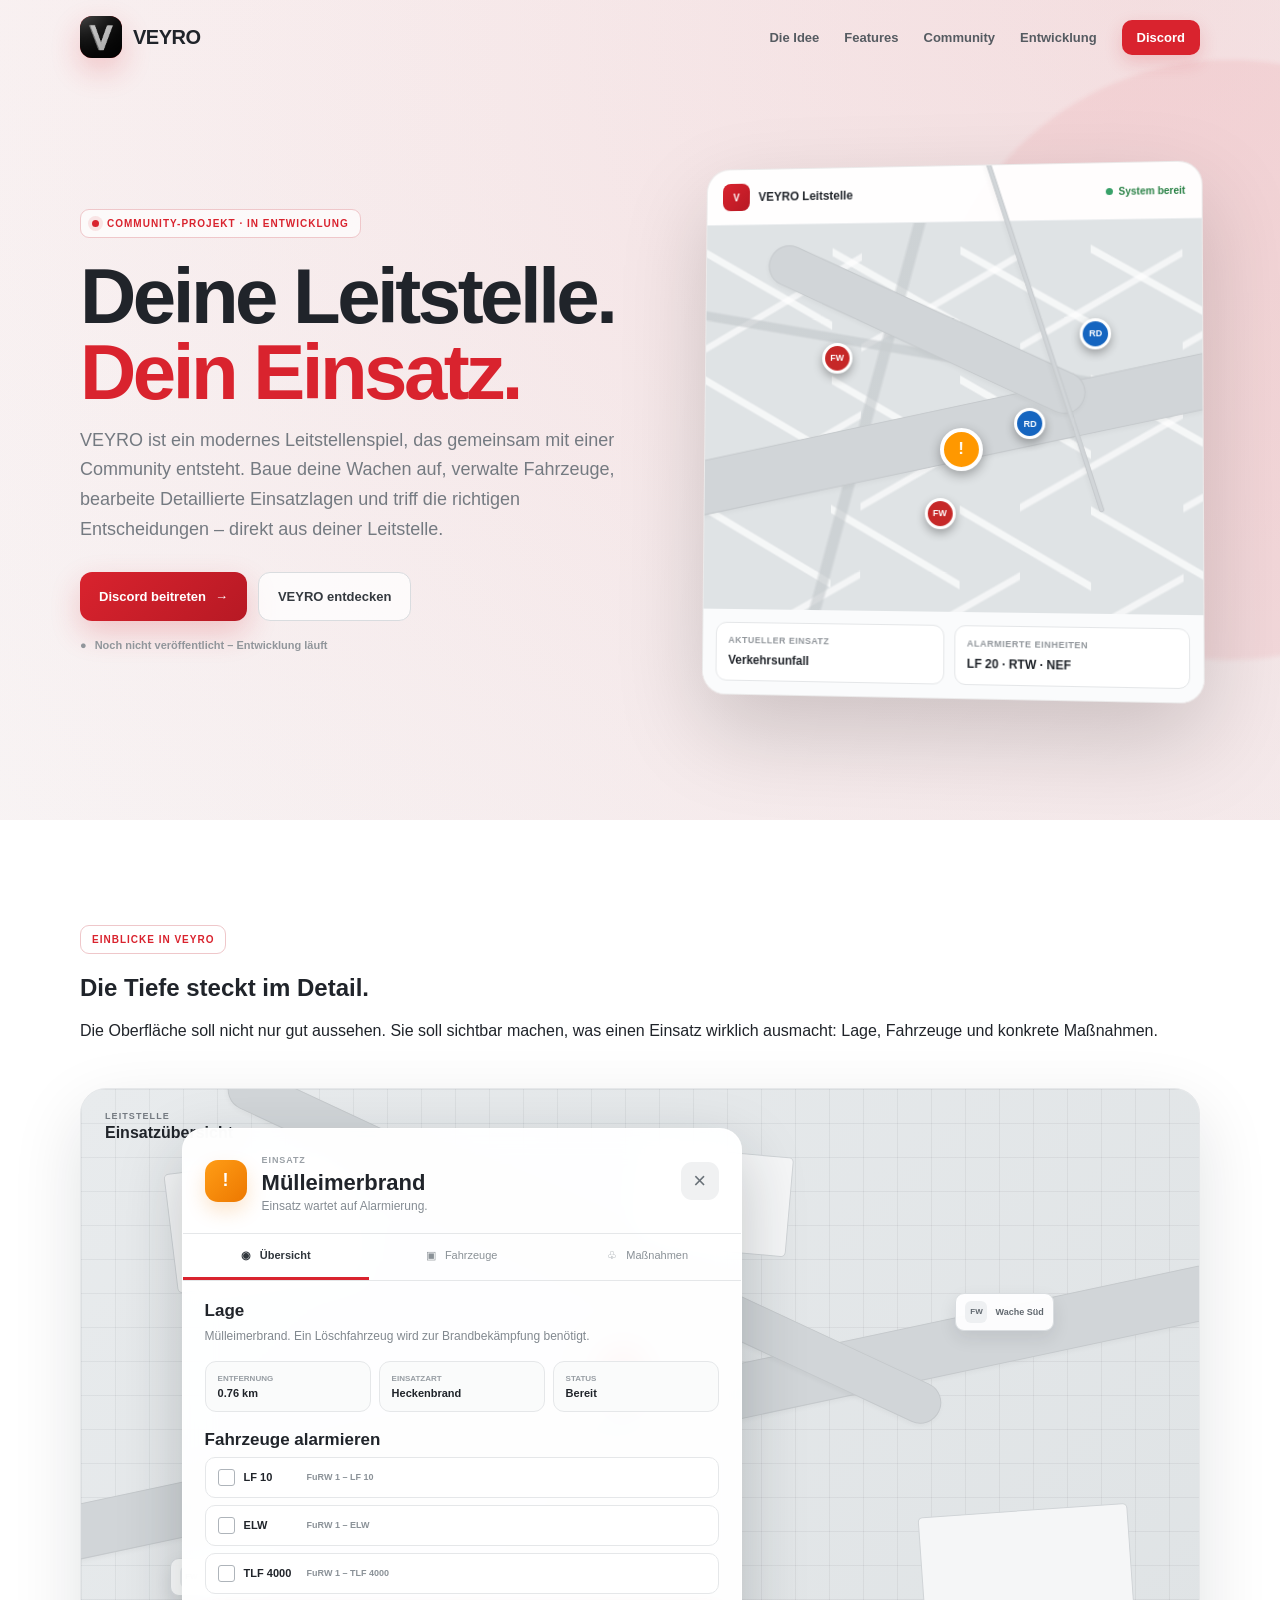
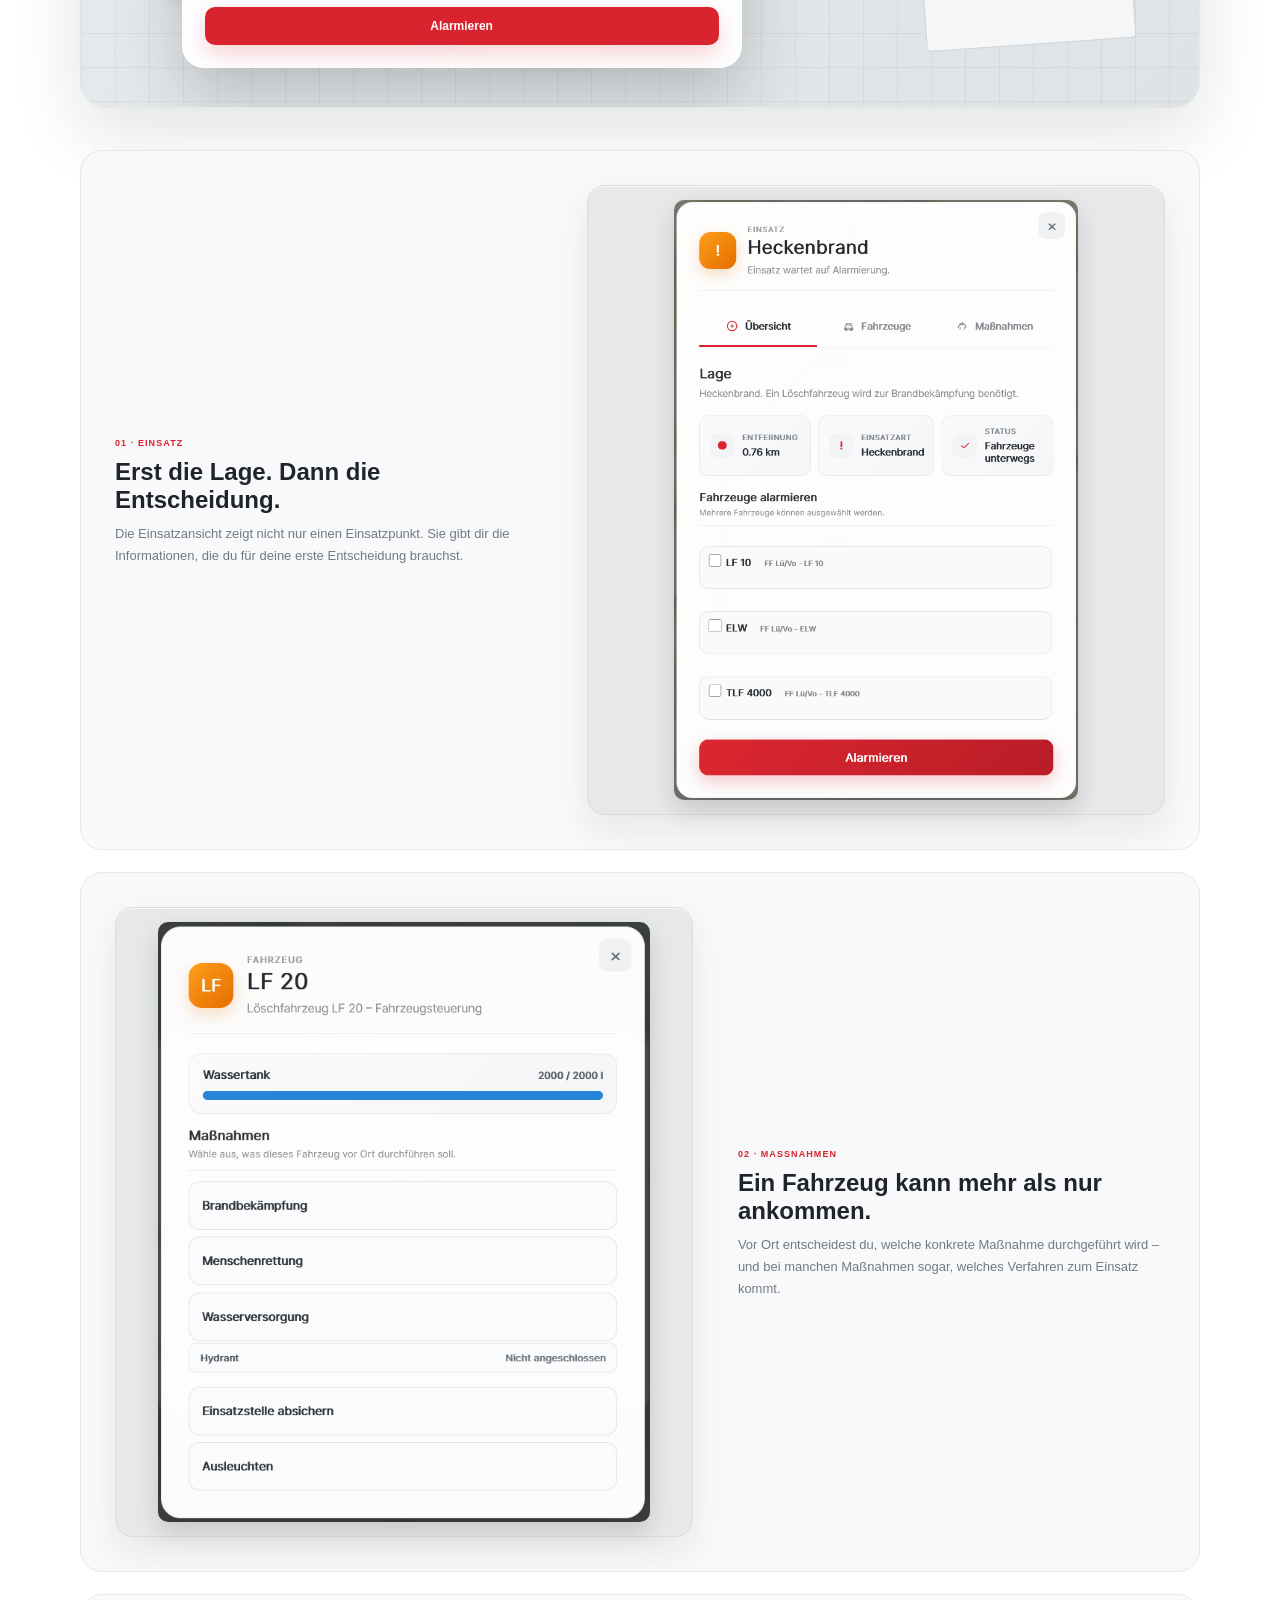
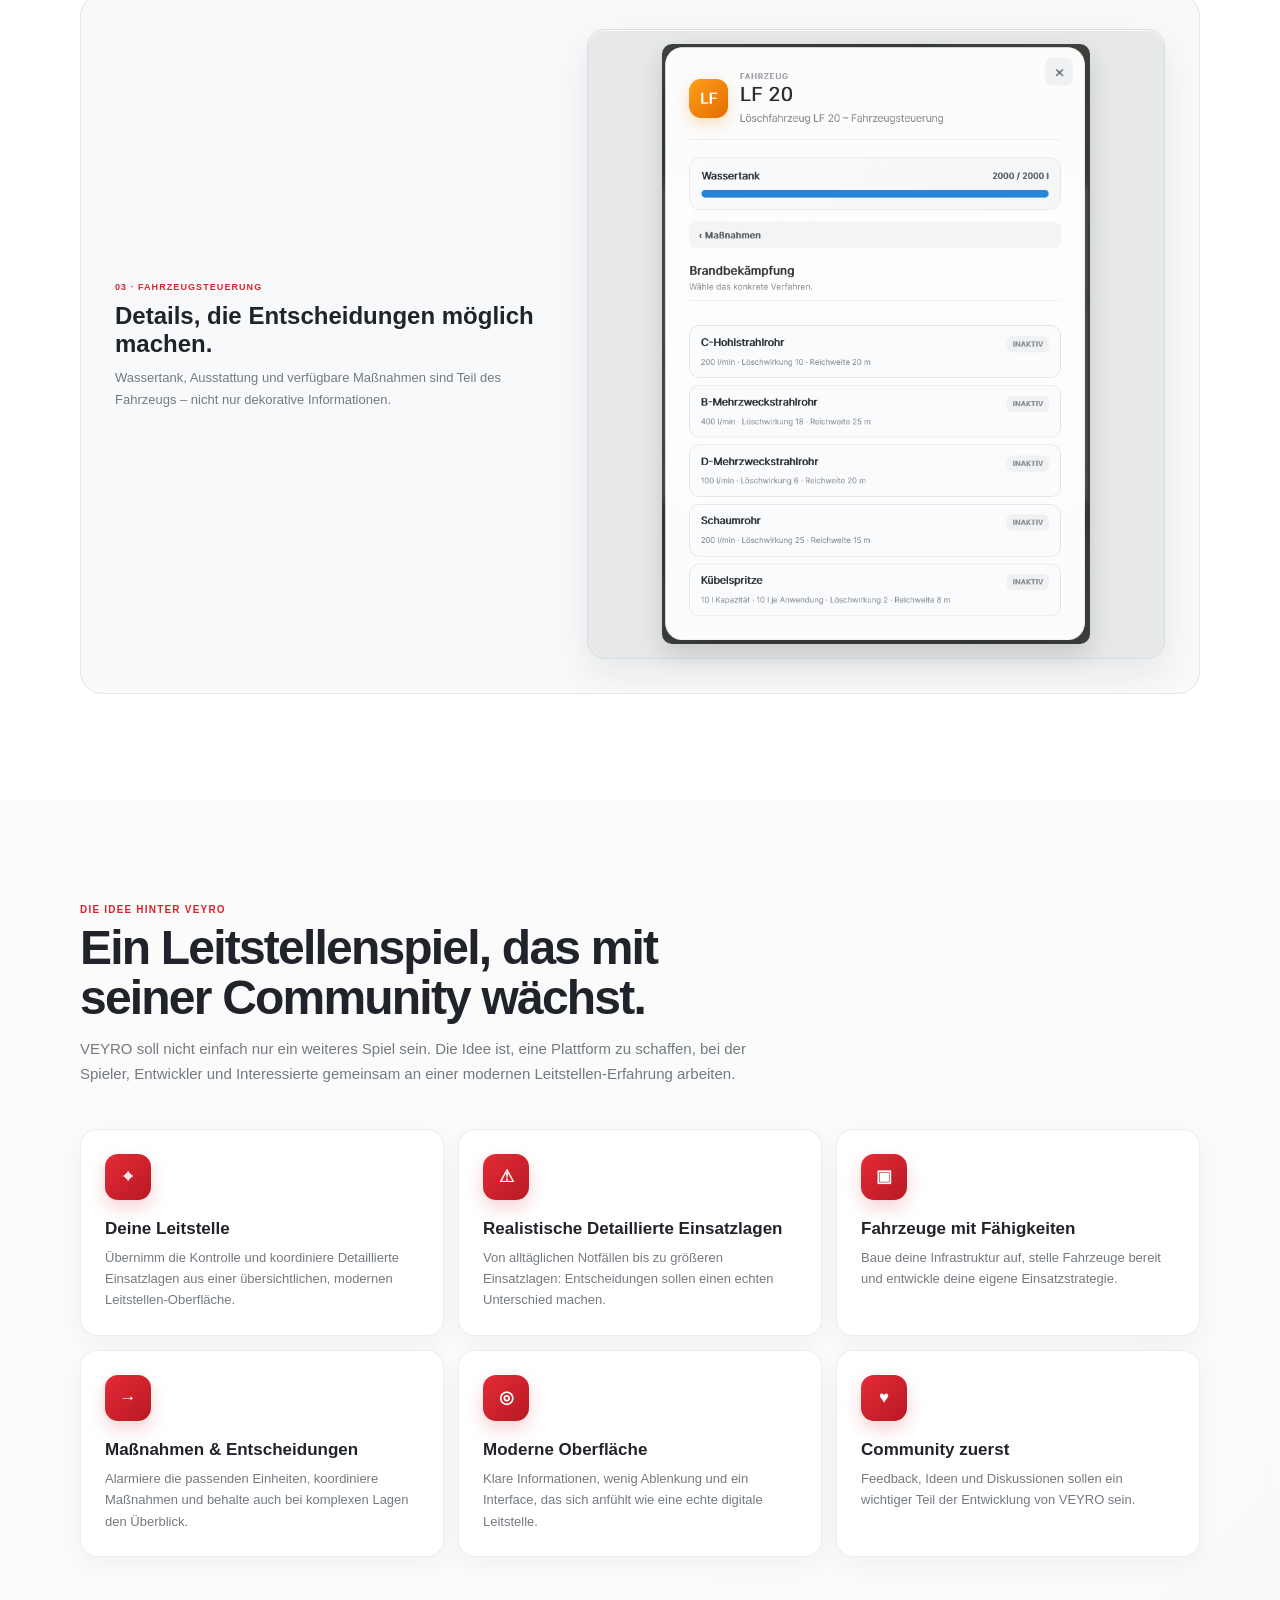
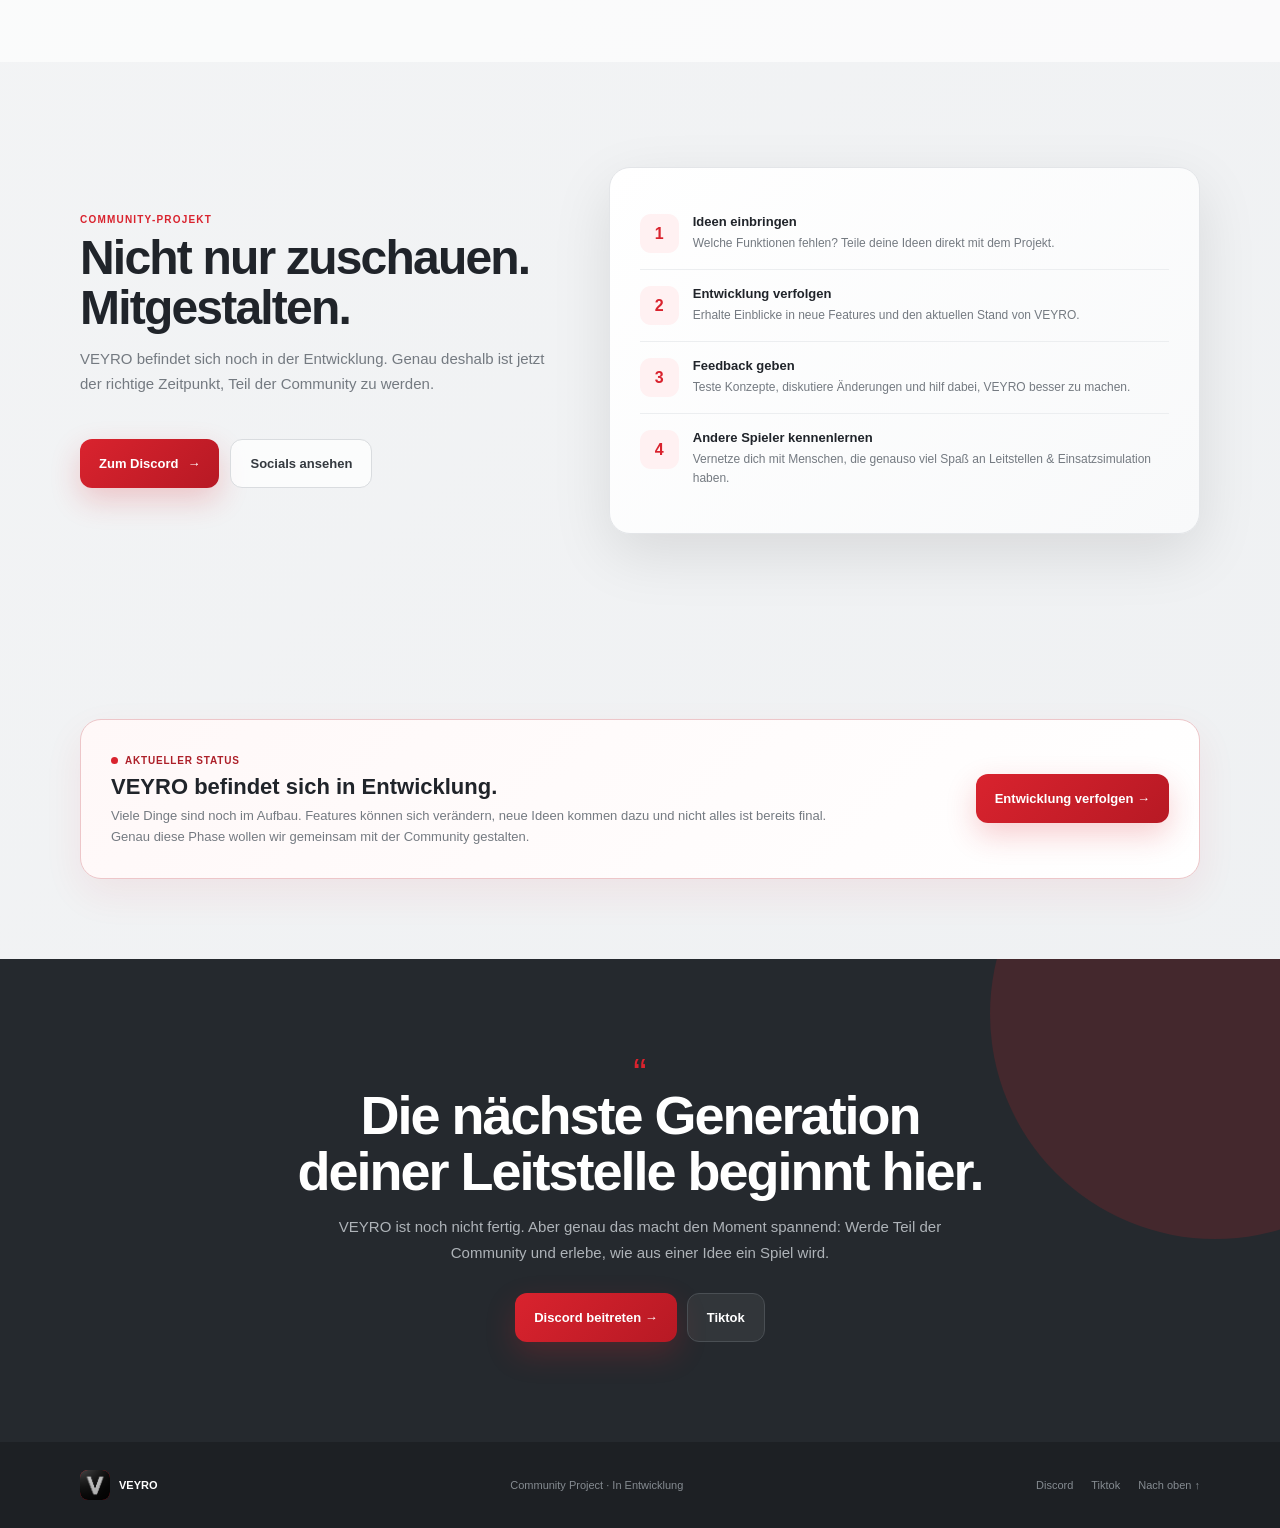
==== commit cc3d95ac: "Add files via upload" ====
--- a/veyro_webseite.html
+++ b/veyro_webseite.html
@@ -1129,7 +1129,7 @@
                 <a href="#features">Features</a>
                 <a href="#community">Community</a>
                 <a href="#status">Entwicklung</a>
-                <a class="nav-discord" href="https://discord.gg/DEIN-SERVER" target="_blank" rel="noopener">Discord</a>
+                <a class="nav-discord" href="https://discord.gg/TcWwrp8ya" target="_blank" rel="noopener">Discord</a>
             </nav>
         </div>
     </header>
@@ -1155,7 +1155,7 @@
                     </p>
 
                     <div class="hero-actions">
-                        <a class="primary-button" href="https://discord.gg/DEIN-SERVER" target="_blank" rel="noopener">
+                        <a class="primary-button" href="https://discord.gg/TcWwrp8ya" target="_blank" rel="noopener">
                             Discord beitreten <span>→</span>
                         </a>
                         <a class="secondary-button" href="#idee">
@@ -1245,7 +1245,7 @@
           <div class="window-icon">!</div>
           <div>
             <span>EINSATZ</span>
-            <h3>Heckenbrand</h3>
+            <h3>Mülleimerbrand</h3>
             <p>Einsatz wartet auf Alarmierung.</p>
           </div>
           <button aria-label="Fenster schließen">×</button>
@@ -1259,7 +1259,7 @@
 
         <div class="window-body">
           <div class="window-section-title">Lage</div>
-          <p>Heckenbrand. Ein Löschfahrzeug wird zur Brandbekämpfung benötigt.</p>
+          <p>Mülleimerbrand. Ein Löschfahrzeug wird zur Brandbekämpfung benötigt.</p>
 
           <div class="mini-stats">
             <div><small>ENTFERNUNG</small><strong>0.76 km</strong></div>
@@ -1268,9 +1268,9 @@
           </div>
 
           <div class="window-section-title compact">Fahrzeuge alarmieren</div>
-          <div class="vehicle-row"><i></i><strong>LF 10</strong><small>FF Lü/Vo – LF 10</small></div>
-          <div class="vehicle-row"><i></i><strong>ELW</strong><small>FF Lü/Vo – ELW</small></div>
-          <div class="vehicle-row"><i></i><strong>TLF 4000</strong><small>FF Lü/Vo – TLF 4000</small></div>
+          <div class="vehicle-row"><i></i><strong>LF 10</strong><small>FuRW 1 – LF 10</small></div>
+          <div class="vehicle-row"><i></i><strong>ELW</strong><small>FuRW 1 – ELW</small></div>
+          <div class="vehicle-row"><i></i><strong>TLF 4000</strong><small>FuRW 1 – TLF 4000</small></div>
           <div class="alarm-button">Alarmieren</div>
         </div>
       </div>
@@ -1400,10 +1400,10 @@
                     </div>
 
                     <div class="hero-actions">
-                        <a class="primary-button" href="https://discord.gg/DEIN-SERVER" target="_blank" rel="noopener">
+                        <a class="primary-button" href="https://discord.gg/TcWwrp8ya" target="_blank" rel="noopener">
                             Zum Discord <span>→</span>
                         </a>
-                        <a class="secondary-button" href="https://instagram.com/DEIN-ACCOUNT" target="_blank" rel="noopener">
+                        <a class="secondary-button" href="https://www.tiktok.com/@veyro.leitstelle" target="_blank" rel="noopener">
                             Socials ansehen
                         </a>
                     </div>
@@ -1459,7 +1459,7 @@
                         </p>
                     </div>
 
-                    <a class="primary-button" href="https://discord.gg/DEIN-SERVER" target="_blank" rel="noopener">
+                    <a class="primary-button" href="https://discord.gg/TcWwrp8ya" target="_blank" rel="noopener">
                         Entwicklung verfolgen →
                     </a>
                 </div>
@@ -1477,11 +1477,11 @@
                 </p>
 
                 <div class="cta-actions">
-                    <a class="primary-button" href="https://discord.gg/DEIN-SERVER" target="_blank" rel="noopener">
+                    <a class="primary-button" href="https://discord.gg/TcWwrp8ya" target="_blank" rel="noopener">
                         Discord beitreten →
                     </a>
-                    <a class="secondary-button" href="https://instagram.com/DEIN-ACCOUNT" target="_blank" rel="noopener">
-                        Instagram
+                    <a class="secondary-button" href="https://www.tiktok.com/@veyro.leitstelle" target="_blank" rel="noopener">
+                        Tiktok
                     </a>
                 </div>
             </div>
@@ -1500,8 +1500,8 @@
             <div>Community Project · In Entwicklung</div>
 
             <div class="footer-links">
-                <a href="https://discord.gg/DEIN-SERVER" target="_blank" rel="noopener">Discord</a>
-                <a href="https://instagram.com/DEIN-ACCOUNT" target="_blank" rel="noopener">Instagram</a>
+                <a href="https://discord.gg/TcWwrp8ya" target="_blank" rel="noopener">Discord</a>
+                <a href="https://www.tiktok.com/@veyro.leitstelle" target="_blank" rel="noopener">Tiktok</a>
                 <a href="#start">Nach oben ↑</a>
             </div>
         </div>
